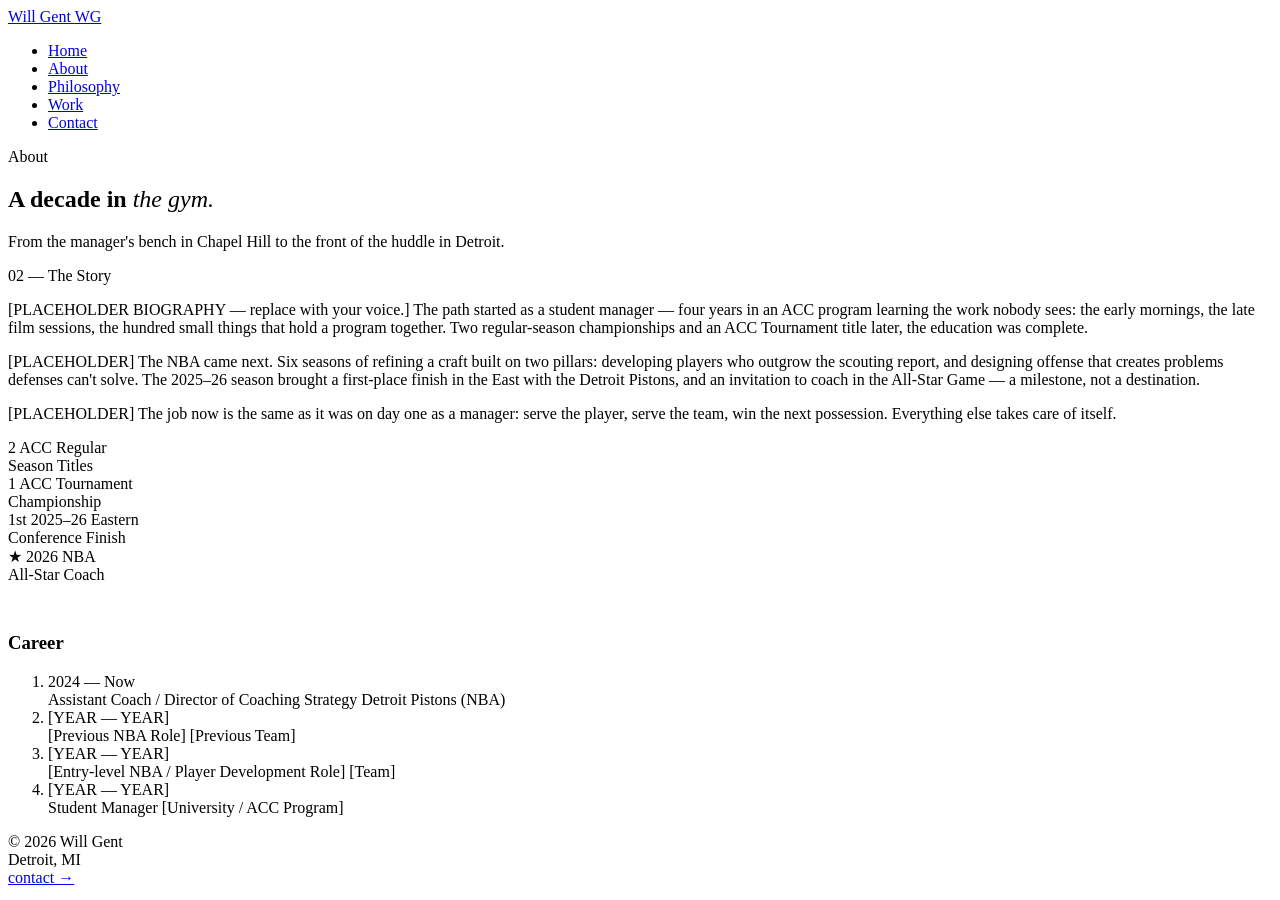
==== about.html @ 58ef230e "Create about.html" ====
<!DOCTYPE html>
<html lang="en">
<head>
  <meta charset="UTF-8" />
  <meta name="viewport" content="width=device-width, initial-scale=1.0" />
  <title>About — Will Gent</title>
  <meta name="description" content="The story behind Will Gent: from ACC student manager to NBA assistant coach with the Detroit Pistons." />
  <link rel="stylesheet" href="css/style.css" />
</head>
<body>

  <header class="site-header">
    <nav class="nav" aria-label="Primary">
      <a class="brand" href="index.html">
        <span>Will Gent</span>
        <span class="brand-mark">WG</span>
      </a>
      <ul class="nav-links">
        <li><a href="index.html">Home</a></li>
        <li><a href="about.html" class="is-active">About</a></li>
        <li><a href="philosophy.html">Philosophy</a></li>
        <li><a href="work.html">Work</a></li>
        <li><a href="contact.html">Contact</a></li>
      </ul>
    </nav>
  </header>

  <main>

    <section class="page-header">
      <div class="container">
        <p class="eyebrow rise delay-1">About</p>
        <h1 class="rise delay-2">A decade in <em style="font-style:italic;color:var(--accent);font-weight:300;">the gym.</em></h1>
        <p class="subtitle rise delay-3">From the manager's bench in Chapel Hill to the front of the huddle in Detroit.</p>
      </div>
    </section>

    <section class="section">
      <div class="container">
        <div class="two-col">
          <div class="col-label">02 — The Story</div>
          <div class="col-body">
            <p>
              [PLACEHOLDER BIOGRAPHY — replace with your voice.]
              The path started as a student manager — four years in
              an ACC program learning the work nobody sees: the early
              mornings, the late film sessions, the hundred small things
              that hold a program together. Two regular-season
              championships and an ACC Tournament title later, the
              education was complete.
            </p>
            <p>
              [PLACEHOLDER] The NBA came next. Six seasons of refining
              a craft built on two pillars: developing players who
              outgrow the scouting report, and designing offense that
              creates problems defenses can't solve. The 2025–26 season
              brought a first-place finish in the East with the
              Detroit Pistons, and an invitation to coach in the All-Star
              Game — a milestone, not a destination.
            </p>
            <p>
              [PLACEHOLDER] The job now is the same as it was on day one
              as a manager: serve the player, serve the team, win the
              next possession. Everything else takes care of itself.
            </p>

            <div class="accolades rise delay-4">
              <div class="item">
                <span class="num">2</span>
                <span class="label">ACC Regular<br/>Season Titles</span>
              </div>
              <div class="item">
                <span class="num">1</span>
                <span class="label">ACC Tournament<br/>Championship</span>
              </div>
              <div class="item">
                <span class="num">1st</span>
                <span class="label">2025–26 Eastern<br/>Conference Finish</span>
              </div>
              <div class="item">
                <span class="num">★</span>
                <span class="label">2026 NBA<br/>All-Star Coach</span>
              </div>
            </div>

            <h3 style="margin-top:3rem;">Career</h3>
            <ol class="timeline">
              <li>
                <span class="year">2024 — Now</span>
                <div>
                  <span class="role">Assistant Coach / Director of Coaching Strategy</span>
                  <span class="org">Detroit Pistons (NBA)</span>
                </div>
              </li>
              <li>
                <span class="year">[YEAR — YEAR]</span>
                <div>
                  <span class="role">[Previous NBA Role]</span>
                  <span class="org">[Previous Team]</span>
                </div>
              </li>
              <li>
                <span class="year">[YEAR — YEAR]</span>
                <div>
                  <span class="role">[Entry-level NBA / Player Development Role]</span>
                  <span class="org">[Team]</span>
                </div>
              </li>
              <li>
                <span class="year">[YEAR — YEAR]</span>
                <div>
                  <span class="role">Student Manager</span>
                  <span class="org">[University / ACC Program]</span>
                </div>
              </li>
            </ol>

          </div>
        </div>
      </div>
    </section>

  </main>

  <footer class="site-footer">
    <div class="inner">
      <div>© 2026 Will Gent</div>
      <div>Detroit, MI</div>
      <div><a href="contact.html">contact →</a></div>
    </div>
  </footer>

</body>
</html>
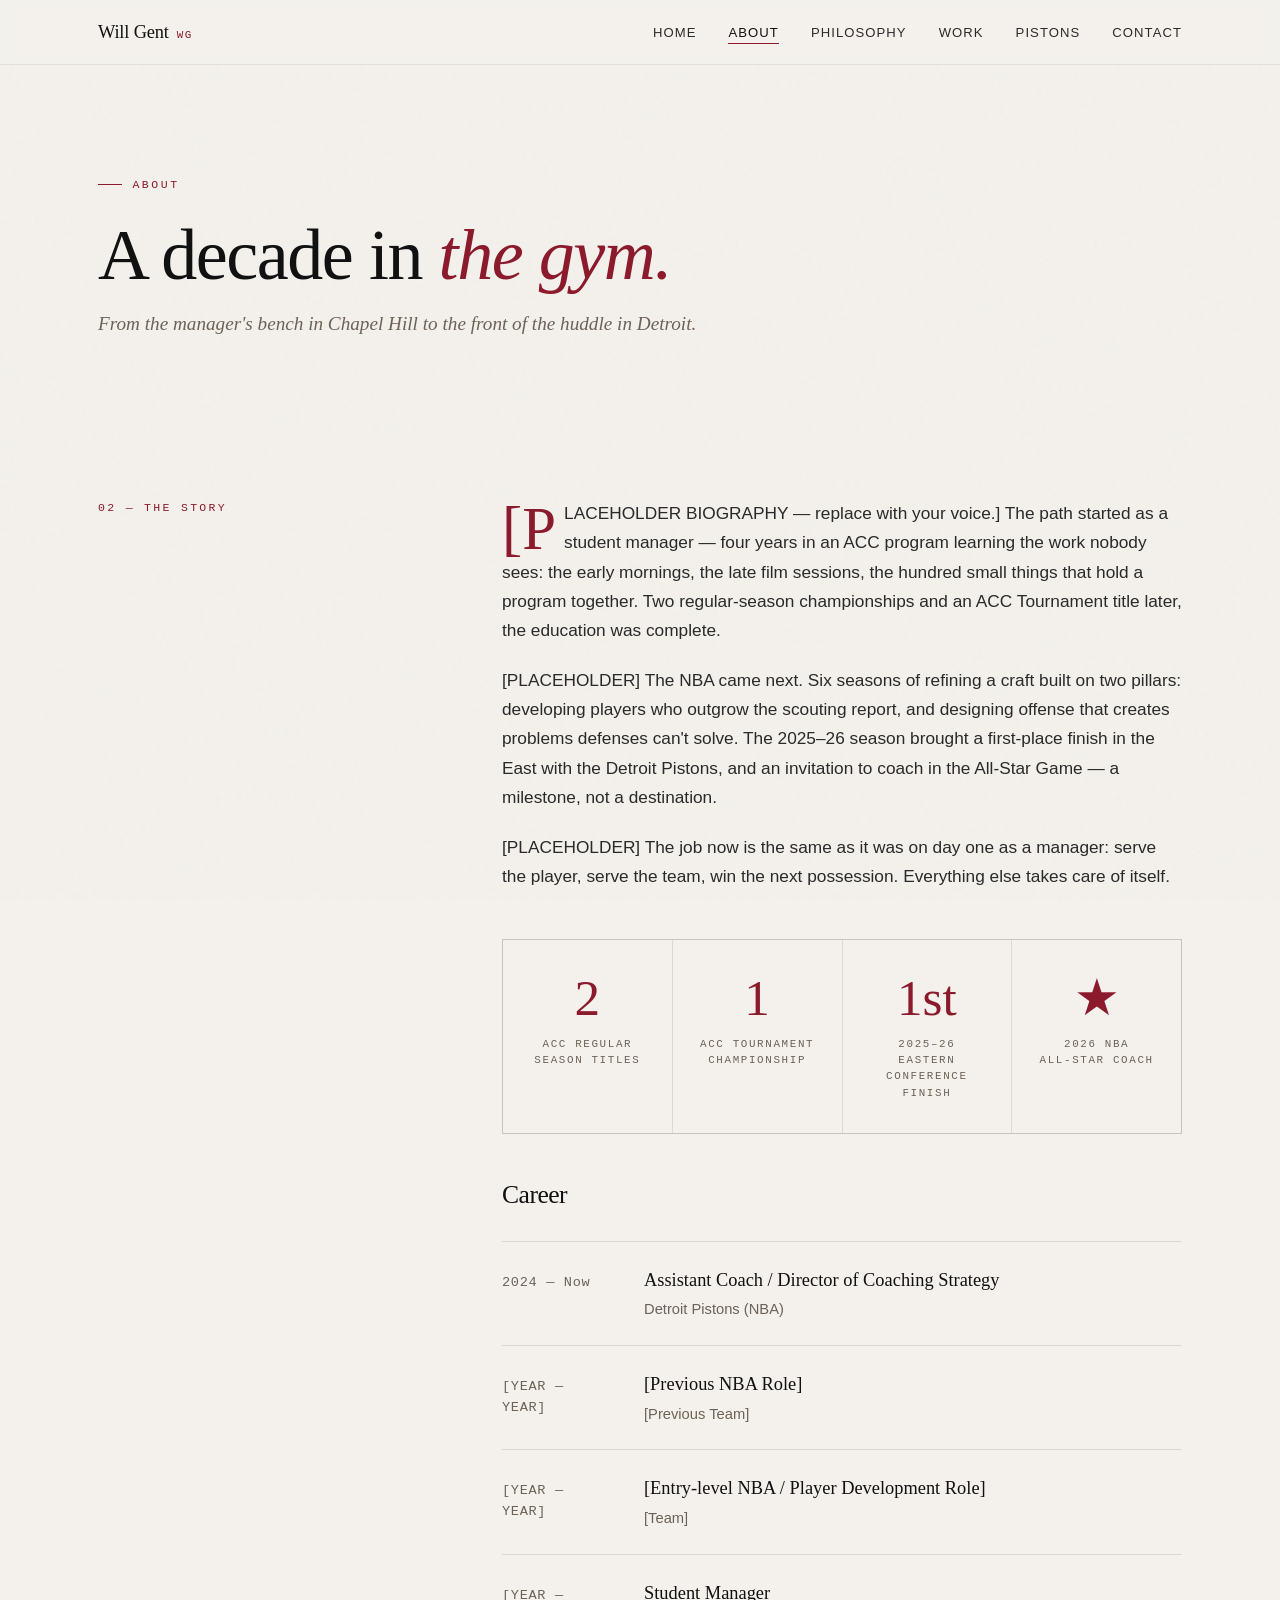
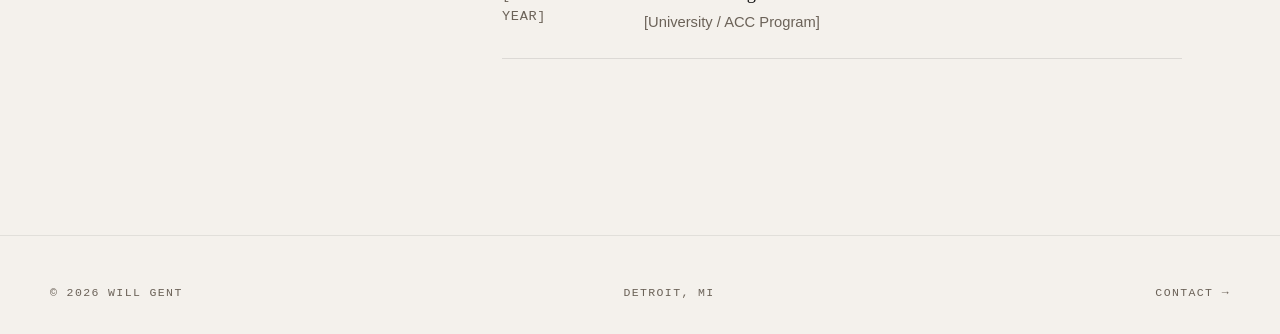
==== commit fc69afd7: "Add Pistons link to nav across all pages" ====
--- a/about.html
+++ b/about.html
@@ -20,6 +20,7 @@
         <li><a href="about.html" class="is-active">About</a></li>
         <li><a href="philosophy.html">Philosophy</a></li>
         <li><a href="work.html">Work</a></li>
+        <li><a href="pistons.html">Pistons</a></li>
         <li><a href="contact.html">Contact</a></li>
       </ul>
     </nav>
--- a/css/style.css
+++ b/css/style.css
@@ -0,0 +1,635 @@
+/* ============================================
+   Will Gent — Personal Site
+   Editorial minimal. Restraint over volume.
+   ============================================ */
+
+:root {
+  --ink:        #111111;
+  --ink-soft:   #2a2a2a;
+  --paper:      #f4f1ec;
+  --paper-warm: #ebe6df;
+  --rule:       #1a1a1a;
+  --muted:      #6b6258;
+  --accent:     #8a1a2c;     /* deep, restrained crimson */
+  --accent-ink: #5e0f1d;
+
+  --serif:  "Fraunces", "Iowan Old Style", "Apple Garamond", Georgia, serif;
+  --sans:   "Inter Tight", "Helvetica Neue", Arial, sans-serif;
+  --mono:   "JetBrains Mono", ui-monospace, "SF Mono", monospace;
+
+  --max:    1180px;
+  --gutter: clamp(1.25rem, 4vw, 3rem);
+}
+
+@import url('https://fonts.googleapis.com/css2?family=Fraunces:opsz,wght@9..144,300;9..144,400;9..144,500;9..144,600;9..144,700&family=Inter+Tight:wght@300;400;500;600&family=JetBrains+Mono:wght@400;500&display=swap');
+
+* { box-sizing: border-box; margin: 0; padding: 0; }
+
+html { scroll-behavior: smooth; }
+
+body {
+  background: var(--paper);
+  color: var(--ink);
+  font-family: var(--sans);
+  font-size: 17px;
+  line-height: 1.55;
+  -webkit-font-smoothing: antialiased;
+  text-rendering: optimizeLegibility;
+  font-feature-settings: "ss01", "ss02";
+}
+
+/* Subtle paper grain */
+body::before {
+  content: "";
+  position: fixed;
+  inset: 0;
+  pointer-events: none;
+  z-index: 1;
+  opacity: 0.035;
+  background-image: url("data:image/svg+xml,%3Csvg viewBox='0 0 200 200' xmlns='http://www.w3.org/2000/svg'%3E%3Cfilter id='n'%3E%3CfeTurbulence type='fractalNoise' baseFrequency='0.85' numOctaves='3'/%3E%3C/filter%3E%3Crect width='100%25' height='100%25' filter='url(%23n)'/%3E%3C/svg%3E");
+}
+
+a {
+  color: inherit;
+  text-decoration: none;
+  border-bottom: 1px solid currentColor;
+  transition: color .25s ease, border-color .25s ease;
+}
+a:hover { color: var(--accent); border-color: var(--accent); }
+
+img { max-width: 100%; display: block; }
+
+/* ============================================
+   Header / Navigation
+   ============================================ */
+.site-header {
+  position: sticky;
+  top: 0;
+  z-index: 50;
+  background: rgba(244, 241, 236, 0.92);
+  backdrop-filter: saturate(140%) blur(10px);
+  -webkit-backdrop-filter: saturate(140%) blur(10px);
+  border-bottom: 1px solid rgba(17,17,17,0.08);
+}
+
+.nav {
+  max-width: var(--max);
+  margin: 0 auto;
+  padding: 1.1rem var(--gutter);
+  display: flex;
+  align-items: center;
+  justify-content: space-between;
+  gap: 2rem;
+}
+
+.brand {
+  font-family: var(--serif);
+  font-weight: 500;
+  font-size: 1.15rem;
+  letter-spacing: -0.01em;
+  border: none;
+  display: flex;
+  align-items: baseline;
+  gap: .5rem;
+}
+.brand .brand-mark {
+  font-family: var(--mono);
+  font-size: .68rem;
+  color: var(--accent);
+  letter-spacing: .15em;
+  text-transform: uppercase;
+  font-weight: 500;
+}
+
+.nav-links {
+  display: flex;
+  gap: 2rem;
+  list-style: none;
+}
+.nav-links a {
+  border: none;
+  font-size: .82rem;
+  letter-spacing: .08em;
+  text-transform: uppercase;
+  color: var(--ink-soft);
+  font-weight: 500;
+  position: relative;
+  padding-bottom: 4px;
+}
+.nav-links a::after {
+  content: "";
+  position: absolute;
+  left: 0;
+  right: 0;
+  bottom: 0;
+  height: 1px;
+  background: var(--accent);
+  transform: scaleX(0);
+  transform-origin: left;
+  transition: transform .35s cubic-bezier(.2,.7,.2,1);
+}
+.nav-links a:hover,
+.nav-links a.is-active { color: var(--ink); }
+.nav-links a:hover::after,
+.nav-links a.is-active::after { transform: scaleX(1); }
+
+/* ============================================
+   Layout primitives
+   ============================================ */
+main { position: relative; z-index: 2; }
+
+.container {
+  max-width: var(--max);
+  margin: 0 auto;
+  padding: 0 var(--gutter);
+}
+
+.section { padding: clamp(4rem, 9vw, 7rem) 0; }
+.section + .section { border-top: 1px solid rgba(17,17,17,0.08); }
+
+.eyebrow {
+  font-family: var(--mono);
+  font-size: .72rem;
+  letter-spacing: .22em;
+  text-transform: uppercase;
+  color: var(--accent);
+  font-weight: 500;
+  display: inline-flex;
+  align-items: center;
+  gap: .65rem;
+  margin-bottom: 1.5rem;
+}
+.eyebrow::before {
+  content: "";
+  width: 24px;
+  height: 1px;
+  background: var(--accent);
+}
+
+h1, h2, h3, h4 {
+  font-family: var(--serif);
+  font-weight: 400;
+  letter-spacing: -0.02em;
+  line-height: 1.05;
+  color: var(--ink);
+}
+
+h1 { font-size: clamp(2.75rem, 7vw, 5.5rem); }
+h2 { font-size: clamp(2rem, 4.2vw, 3.2rem); margin-bottom: 1.5rem; }
+h3 { font-size: clamp(1.35rem, 2vw, 1.6rem); margin-bottom: .5rem; font-weight: 500; }
+
+p { color: var(--ink-soft); }
+.lede {
+  font-family: var(--serif);
+  font-size: clamp(1.2rem, 1.7vw, 1.45rem);
+  line-height: 1.5;
+  color: var(--ink);
+  font-weight: 300;
+  max-width: 38ch;
+}
+
+/* ============================================
+   Home / Hero
+   ============================================ */
+.hero {
+  padding: clamp(3rem, 7vw, 6rem) 0 clamp(3rem, 6vw, 5rem);
+}
+.hero-grid {
+  display: grid;
+  grid-template-columns: 1.3fr 1fr;
+  gap: clamp(2rem, 5vw, 5rem);
+  align-items: end;
+}
+.hero-text h1 {
+  margin-bottom: 1.5rem;
+}
+.hero-text h1 .accent {
+  color: var(--accent);
+  font-style: italic;
+  font-weight: 300;
+}
+.hero-meta {
+  display: flex;
+  flex-wrap: wrap;
+  gap: 1.5rem 2.5rem;
+  margin-top: 2.5rem;
+  padding-top: 2rem;
+  border-top: 1px solid rgba(17,17,17,0.12);
+}
+.hero-meta dt {
+  font-family: var(--mono);
+  font-size: .7rem;
+  letter-spacing: .18em;
+  text-transform: uppercase;
+  color: var(--muted);
+  margin-bottom: .35rem;
+}
+.hero-meta dd {
+  font-family: var(--serif);
+  font-size: 1.05rem;
+  color: var(--ink);
+}
+
+.hero-photo {
+  position: relative;
+  aspect-ratio: 4 / 5;
+  background: var(--paper-warm);
+  overflow: hidden;
+  border-radius: 2px;
+}
+.hero-photo .photo-placeholder {
+  position: absolute;
+  inset: 0;
+  display: grid;
+  place-items: center;
+  background:
+    linear-gradient(135deg, var(--paper-warm) 0%, #d8d0c4 100%);
+}
+.hero-photo .photo-placeholder span {
+  font-family: var(--mono);
+  font-size: .72rem;
+  letter-spacing: .15em;
+  text-transform: uppercase;
+  color: var(--muted);
+  text-align: center;
+  padding: 1rem;
+  line-height: 1.6;
+}
+.hero-photo::after {
+  content: "";
+  position: absolute;
+  inset: 0;
+  box-shadow: inset 0 0 0 1px rgba(17,17,17,0.08);
+  pointer-events: none;
+}
+
+/* Pull-quote / philosophy preview */
+.pull-quote {
+  padding: clamp(4rem, 8vw, 7rem) 0;
+  text-align: center;
+  border-top: 1px solid rgba(17,17,17,0.08);
+  border-bottom: 1px solid rgba(17,17,17,0.08);
+}
+.pull-quote blockquote {
+  font-family: var(--serif);
+  font-size: clamp(1.8rem, 3.5vw, 2.8rem);
+  font-weight: 300;
+  font-style: italic;
+  line-height: 1.2;
+  letter-spacing: -0.02em;
+  max-width: 22ch;
+  margin: 0 auto;
+  color: var(--ink);
+}
+.pull-quote blockquote .mark {
+  color: var(--accent);
+  font-style: normal;
+  font-weight: 500;
+}
+.pull-quote cite {
+  display: block;
+  margin-top: 2rem;
+  font-family: var(--mono);
+  font-size: .72rem;
+  letter-spacing: .2em;
+  text-transform: uppercase;
+  font-style: normal;
+  color: var(--muted);
+}
+
+/* ============================================
+   About page
+   ============================================ */
+.page-header {
+  padding: clamp(4rem, 8vw, 7rem) 0 clamp(2rem, 4vw, 3rem);
+}
+.page-header h1 {
+  font-size: clamp(2.5rem, 6vw, 4.5rem);
+  margin-bottom: 1rem;
+}
+.page-header .subtitle {
+  font-family: var(--serif);
+  font-size: clamp(1.1rem, 1.5vw, 1.3rem);
+  color: var(--muted);
+  font-weight: 300;
+  font-style: italic;
+}
+
+.two-col {
+  display: grid;
+  grid-template-columns: 1fr 2fr;
+  gap: clamp(2rem, 5vw, 5rem);
+  align-items: start;
+}
+.two-col .col-label {
+  font-family: var(--mono);
+  font-size: .72rem;
+  letter-spacing: .2em;
+  text-transform: uppercase;
+  color: var(--accent);
+  position: sticky;
+  top: 6rem;
+}
+.two-col .col-body p {
+  font-size: 1.08rem;
+  line-height: 1.7;
+  margin-bottom: 1.25rem;
+  color: var(--ink-soft);
+}
+.two-col .col-body p:first-child::first-letter {
+  font-family: var(--serif);
+  font-size: 3.8rem;
+  float: left;
+  line-height: .85;
+  padding: .25rem .5rem 0 0;
+  color: var(--accent);
+  font-weight: 500;
+}
+
+/* Career timeline */
+.timeline {
+  list-style: none;
+  margin-top: 2rem;
+}
+.timeline li {
+  display: grid;
+  grid-template-columns: 110px 1fr;
+  gap: 2rem;
+  padding: 1.5rem 0;
+  border-top: 1px solid rgba(17,17,17,0.1);
+  align-items: baseline;
+}
+.timeline li:last-child { border-bottom: 1px solid rgba(17,17,17,0.1); }
+.timeline .year {
+  font-family: var(--mono);
+  font-size: .85rem;
+  color: var(--muted);
+  letter-spacing: .05em;
+}
+.timeline .role {
+  font-family: var(--serif);
+  font-size: 1.15rem;
+  color: var(--ink);
+}
+.timeline .org {
+  display: block;
+  margin-top: .25rem;
+  font-size: .92rem;
+  color: var(--muted);
+}
+
+/* Accolades strip */
+.accolades {
+  display: grid;
+  grid-template-columns: repeat(4, 1fr);
+  gap: 1px;
+  background: rgba(17,17,17,0.1);
+  margin: 3rem 0;
+  border: 1px solid rgba(17,17,17,0.1);
+}
+.accolades .item {
+  background: var(--paper);
+  padding: 2rem 1.5rem;
+  text-align: center;
+}
+.accolades .num {
+  font-family: var(--serif);
+  font-size: clamp(2.5rem, 4vw, 3.5rem);
+  font-weight: 400;
+  color: var(--accent);
+  line-height: 1;
+  display: block;
+}
+.accolades .label {
+  font-family: var(--mono);
+  font-size: .68rem;
+  letter-spacing: .15em;
+  text-transform: uppercase;
+  color: var(--muted);
+  margin-top: .75rem;
+  display: block;
+  line-height: 1.5;
+}
+
+/* ============================================
+   Philosophy page
+   ============================================ */
+.philosophy-statement {
+  padding: clamp(4rem, 8vw, 8rem) 0;
+  text-align: left;
+  max-width: 24ch;
+}
+.philosophy-statement .big {
+  font-family: var(--serif);
+  font-size: clamp(3rem, 8vw, 6rem);
+  font-weight: 300;
+  line-height: 1;
+  letter-spacing: -0.03em;
+  font-style: italic;
+}
+.philosophy-statement .big .em {
+  color: var(--accent);
+  font-style: normal;
+  font-weight: 500;
+}
+
+.tenets {
+  display: grid;
+  grid-template-columns: repeat(2, 1fr);
+  gap: 3rem 4rem;
+  margin-top: 3rem;
+}
+.tenet .num {
+  font-family: var(--mono);
+  font-size: .75rem;
+  letter-spacing: .15em;
+  color: var(--accent);
+  display: block;
+  margin-bottom: .75rem;
+}
+.tenet h3 {
+  font-size: 1.5rem;
+  margin-bottom: .75rem;
+  font-weight: 500;
+}
+.tenet p {
+  line-height: 1.65;
+}
+
+/* ============================================
+   Work page
+   ============================================ */
+.work-grid {
+  display: grid;
+  gap: 1px;
+  background: rgba(17,17,17,0.1);
+  border: 1px solid rgba(17,17,17,0.1);
+  margin-top: 2rem;
+}
+.work-item {
+  background: var(--paper);
+  padding: clamp(1.75rem, 3vw, 2.5rem);
+  display: grid;
+  grid-template-columns: 1fr auto;
+  gap: 2rem;
+  align-items: center;
+  transition: background .25s ease;
+}
+.work-item:hover { background: var(--paper-warm); }
+.work-item .meta {
+  font-family: var(--mono);
+  font-size: .7rem;
+  letter-spacing: .18em;
+  text-transform: uppercase;
+  color: var(--accent);
+  margin-bottom: .65rem;
+}
+.work-item h3 {
+  font-size: 1.4rem;
+  font-weight: 500;
+  margin-bottom: .5rem;
+}
+.work-item p {
+  font-size: .98rem;
+  max-width: 60ch;
+}
+.work-item .arrow {
+  font-family: var(--serif);
+  font-size: 1.5rem;
+  color: var(--ink);
+  transition: transform .3s ease, color .3s ease;
+}
+.work-item:hover .arrow {
+  transform: translateX(6px);
+  color: var(--accent);
+}
+
+.cta-row {
+  display: flex;
+  flex-wrap: wrap;
+  gap: 1rem;
+  margin-top: 3rem;
+}
+.btn {
+  display: inline-flex;
+  align-items: center;
+  gap: .65rem;
+  padding: .9rem 1.5rem;
+  border: 1px solid var(--ink);
+  font-family: var(--mono);
+  font-size: .75rem;
+  letter-spacing: .15em;
+  text-transform: uppercase;
+  font-weight: 500;
+  color: var(--ink);
+  background: transparent;
+  transition: all .25s ease;
+  cursor: pointer;
+}
+.btn:hover {
+  background: var(--ink);
+  color: var(--paper);
+  border-color: var(--ink);
+}
+.btn.primary {
+  background: var(--ink);
+  color: var(--paper);
+}
+.btn.primary:hover {
+  background: var(--accent);
+  border-color: var(--accent);
+}
+
+/* ============================================
+   Contact page
+   ============================================ */
+.contact-grid {
+  display: grid;
+  grid-template-columns: 1fr 1fr;
+  gap: clamp(2rem, 5vw, 5rem);
+  align-items: start;
+  margin-top: 2rem;
+}
+.contact-info dl {
+  display: grid;
+  gap: 2rem;
+}
+.contact-info dt {
+  font-family: var(--mono);
+  font-size: .72rem;
+  letter-spacing: .2em;
+  text-transform: uppercase;
+  color: var(--muted);
+  margin-bottom: .4rem;
+}
+.contact-info dd {
+  font-family: var(--serif);
+  font-size: 1.3rem;
+}
+.contact-info dd a {
+  border-bottom: 1px solid rgba(17,17,17,0.2);
+  padding-bottom: 2px;
+}
+
+/* ============================================
+   Footer
+   ============================================ */
+.site-footer {
+  position: relative;
+  z-index: 2;
+  padding: 3rem var(--gutter) 2rem;
+  border-top: 1px solid rgba(17,17,17,0.08);
+  margin-top: 4rem;
+}
+.site-footer .inner {
+  max-width: var(--max);
+  margin: 0 auto;
+  display: flex;
+  justify-content: space-between;
+  align-items: baseline;
+  gap: 2rem;
+  flex-wrap: wrap;
+  font-family: var(--mono);
+  font-size: .72rem;
+  letter-spacing: .12em;
+  text-transform: uppercase;
+  color: var(--muted);
+}
+.site-footer a { border: none; }
+.site-footer a:hover { color: var(--accent); }
+
+/* ============================================
+   Animations
+   ============================================ */
+@keyframes rise {
+  from { opacity: 0; transform: translateY(20px); }
+  to   { opacity: 1; transform: translateY(0); }
+}
+.rise   { animation: rise .9s cubic-bezier(.2,.7,.2,1) both; }
+.delay-1 { animation-delay: .08s; }
+.delay-2 { animation-delay: .18s; }
+.delay-3 { animation-delay: .28s; }
+.delay-4 { animation-delay: .38s; }
+.delay-5 { animation-delay: .48s; }
+
+/* ============================================
+   Responsive
+   ============================================ */
+@media (max-width: 820px) {
+  .hero-grid,
+  .two-col,
+  .contact-grid { grid-template-columns: 1fr; }
+  .tenets { grid-template-columns: 1fr; gap: 2.5rem; }
+  .accolades { grid-template-columns: repeat(2, 1fr); }
+  .nav-links { gap: 1.1rem; }
+  .nav-links a { font-size: .72rem; letter-spacing: .06em; }
+  .two-col .col-label { position: static; margin-bottom: 1.5rem; }
+  .work-item { grid-template-columns: 1fr; gap: 1rem; }
+  .work-item .arrow { justify-self: start; }
+  .timeline li { grid-template-columns: 1fr; gap: .5rem; }
+}
+
+@media (max-width: 500px) {
+  .accolades { grid-template-columns: 1fr; }
+  .brand .brand-mark { display: none; }
+}
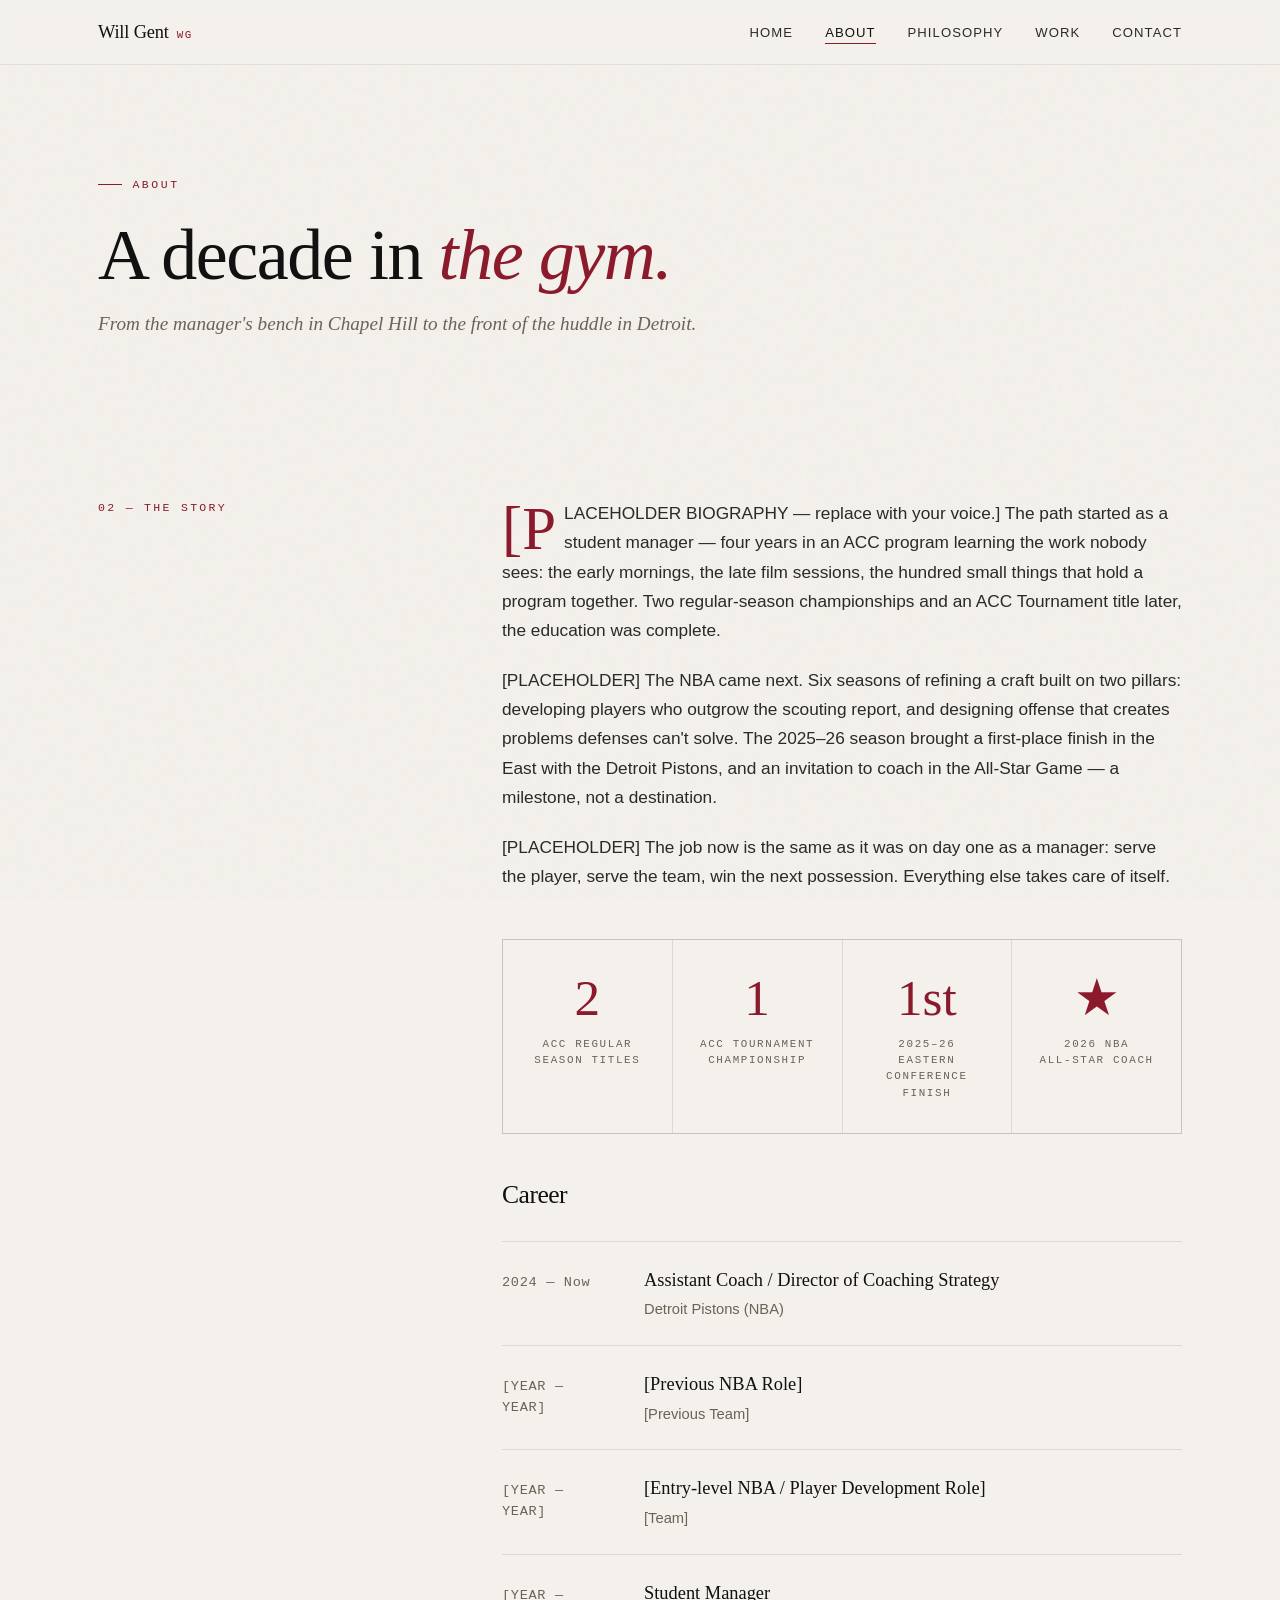
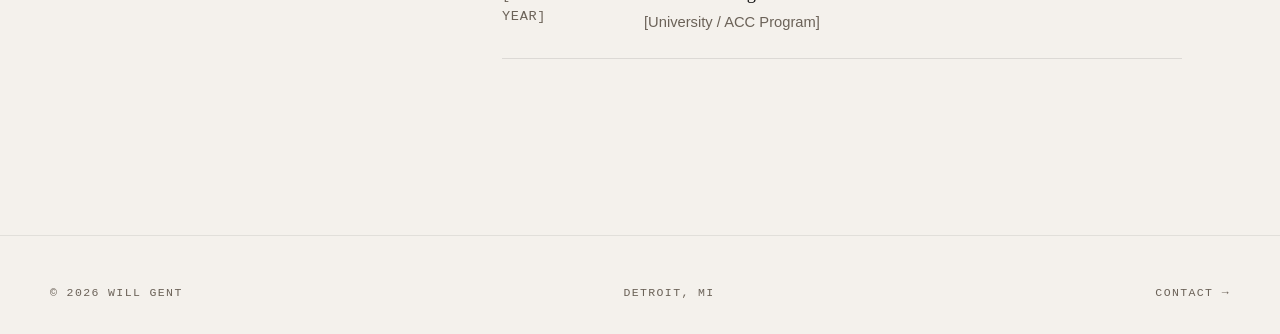
==== commit 68884848: "Remove Pistons placeholder page and nav link" ====
--- a/about.html
+++ b/about.html
@@ -20,7 +20,6 @@
         <li><a href="about.html" class="is-active">About</a></li>
         <li><a href="philosophy.html">Philosophy</a></li>
         <li><a href="work.html">Work</a></li>
-        <li><a href="pistons.html">Pistons</a></li>
         <li><a href="contact.html">Contact</a></li>
       </ul>
     </nav>
--- a/css/style.css
+++ b/css/style.css
@@ -236,6 +236,40 @@
   background: var(--paper-warm);
   overflow: hidden;
   border-radius: 2px;
+}
+.hero-photo img {
+  position: absolute;
+  inset: 0;
+  width: 100%;
+  height: 100%;
+  object-fit: cover;
+  object-position: center top;
+  display: block;
+}
+
+/* Hero slideshow — 6 slides, crossfade, 30s cycle (5s per slide) */
+.hero-slide {
+  opacity: 0;
+  animation: heroFade 30s infinite ease-in-out;
+}
+.hero-slide:nth-child(1) { animation-delay: -1s; }
+.hero-slide:nth-child(2) { animation-delay:  4s; }
+.hero-slide:nth-child(3) { animation-delay:  9s; }
+.hero-slide:nth-child(4) { animation-delay: 14s; }
+.hero-slide:nth-child(5) { animation-delay: 19s; }
+.hero-slide:nth-child(6) { animation-delay: 24s; }
+
+@keyframes heroFade {
+  0%      { opacity: 0; }
+  3.33%   { opacity: 1; }
+  16.67%  { opacity: 1; }
+  20%     { opacity: 0; }
+  100%    { opacity: 0; }
+}
+
+@media (prefers-reduced-motion: reduce) {
+  .hero-slide { animation: none; opacity: 0; }
+  .hero-slide:nth-child(1) { opacity: 1; }
 }
 .hero-photo .photo-placeholder {
   position: absolute;
